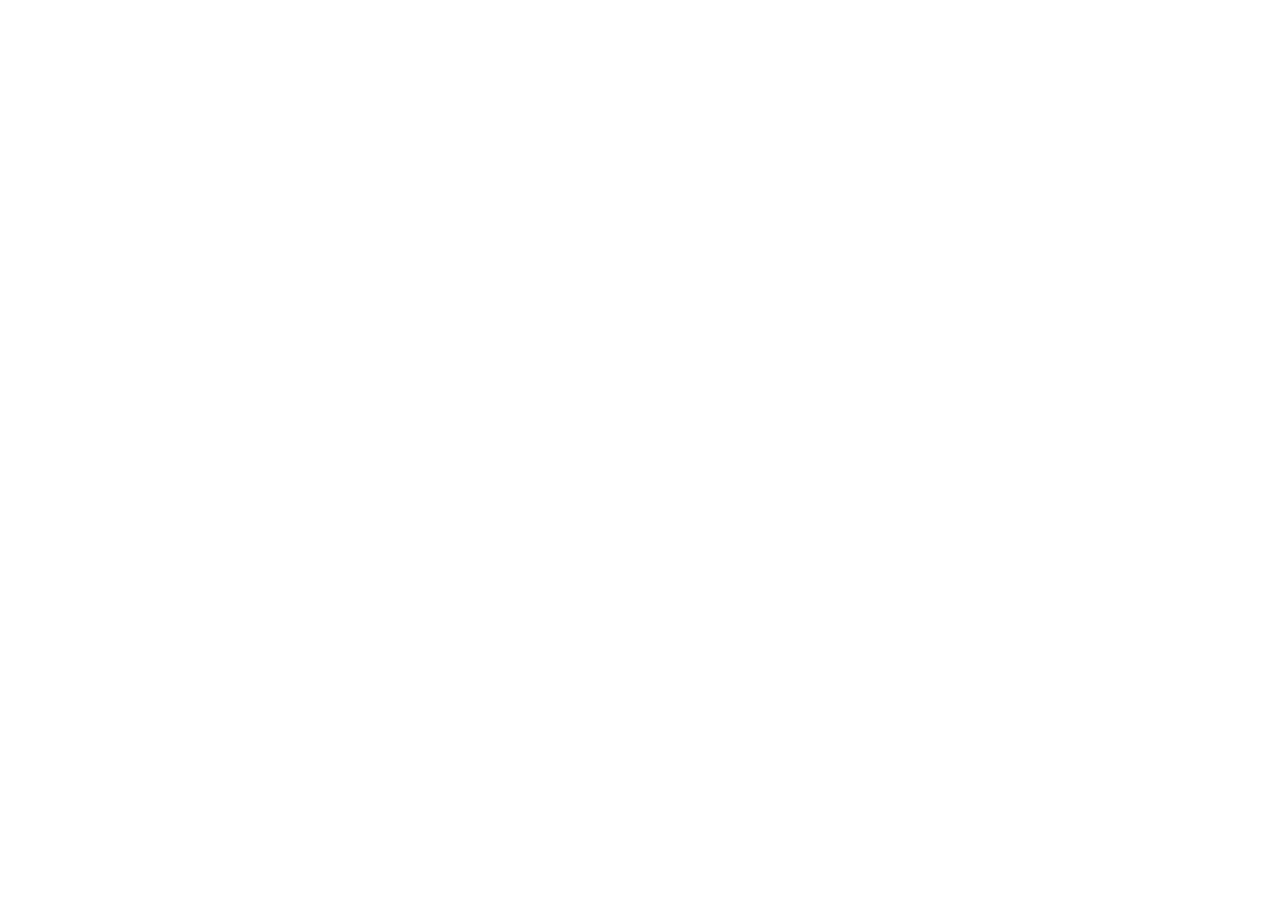
==== index.html @ 7e1796dd "Add History Memory v0.1.1" ====
<!doctype html>
<html lang="zh-Hant">
<head>
  <meta charset="utf-8" />
  <meta name="viewport" content="width=device-width,initial-scale=1,viewport-fit=cover" />
  <meta name="theme-color" content="#ffffff" />
  <title>歷史記憶練習</title>
  <link rel="manifest" href="manifest.webmanifest" />
  <link rel="stylesheet" href="styles.css" />
</head>
<body>
  <div id="app"></div>
  <script src="questions.js"></script>
  <script src="app.js"></script>
</body>
</html>
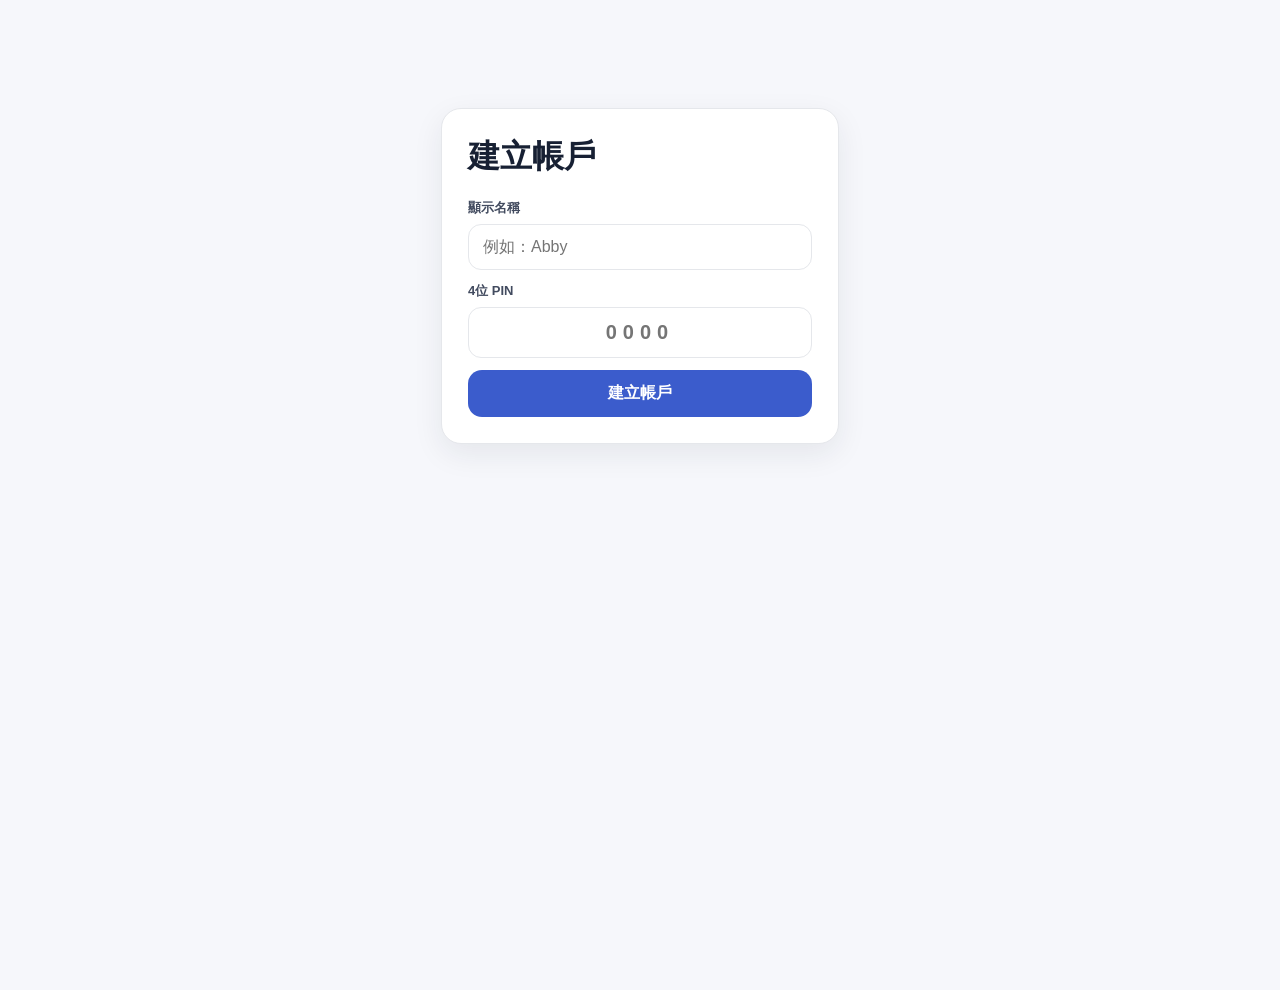
==== commit 3eef2885: "Load packaged app from GitHub Pages" ====
--- a/index.html
+++ b/index.html
@@ -10,7 +10,6 @@
 </head>
 <body>
   <div id="app"></div>
-  <script src="questions.js"></script>
-  <script src="app.js"></script>
+  <script src="loader.js"></script>
 </body>
 </html>
--- a/styles.css
+++ b/styles.css
@@ -0,0 +1,15 @@
+:root{
+  --bg:#f6f7fb;--card:#fff;--text:#172033;--muted:#6b7280;--line:#e5e7eb;
+  --primary:#3b5ccc;--primary-soft:#eef2ff;--good:#16825d;--bad:#c43d3d;--warn:#a66a00;
+  --shadow:0 10px 30px rgba(23,32,51,.08);--radius:20px;
+}
+*{box-sizing:border-box}html,body{margin:0;background:var(--bg);color:var(--text);font-family:-apple-system,BlinkMacSystemFont,"PingFang TC","Noto Sans TC","Segoe UI",sans-serif}button,input{font:inherit}button{cursor:pointer}
+#app{min-height:100vh}.shell{max-width:760px;margin:0 auto;padding:18px 16px 96px}.topbar{display:flex;align-items:center;justify-content:space-between;gap:12px;margin-bottom:18px}.brand{font-weight:800;font-size:22px}.muted{color:var(--muted)}.tiny{font-size:12px}.small{font-size:14px}.card{background:var(--card);border:1px solid var(--line);border-radius:var(--radius);padding:18px;box-shadow:var(--shadow);margin-bottom:14px}.hero{padding:22px}.hero h1{margin:0 0 6px;font-size:28px}.hero p{margin:0;color:var(--muted)}
+.row{display:flex;align-items:center;gap:10px}.between{justify-content:space-between}.wrap{flex-wrap:wrap}.stack{display:grid;gap:12px}.grid2{display:grid;grid-template-columns:1fr 1fr;gap:12px}.grid3{display:grid;grid-template-columns:repeat(3,1fr);gap:10px}.stat{padding:14px;border:1px solid var(--line);border-radius:16px;background:#fbfcff}.stat b{display:block;font-size:22px;margin-top:4px}
+.btn{border:0;border-radius:14px;padding:13px 16px;font-weight:700;background:#eef1f6;color:var(--text)}.btn.primary{background:var(--primary);color:#fff}.btn.good{background:#eaf7f2;color:var(--good)}.btn.danger{background:#fff0f0;color:var(--bad)}.btn.ghost{background:transparent;border:1px solid var(--line)}.btn.full{width:100%}.btn:disabled{opacity:.45;cursor:not-allowed}.iconbtn{border:1px solid var(--line);background:#fff;width:42px;height:42px;border-radius:13px;font-size:20px}
+.progress{height:10px;background:#e9edf5;border-radius:99px;overflow:hidden}.progress>span{display:block;height:100%;background:var(--primary);border-radius:99px}.section-card{display:flex;gap:14px;align-items:center}.section-icon{width:48px;height:48px;display:grid;place-items:center;border-radius:15px;background:var(--primary-soft);font-size:24px}.section-card h3{margin:0 0 5px;font-size:17px}.section-card p{margin:0;color:var(--muted);font-size:13px}
+.login{max-width:430px;margin:10vh auto 0}.login .card{padding:26px}.login h1{margin:0 0 8px}.field{display:grid;gap:7px}.field label{font-size:13px;font-weight:700;color:#424b5f}.input{width:100%;border:1px solid var(--line);border-radius:13px;padding:13px 14px;background:#fff;color:var(--text);outline:none}.input:focus{border-color:#9aa9e6;box-shadow:0 0 0 3px #edf0ff}.pin{letter-spacing:6px;text-align:center;font-size:20px;font-weight:800}
+.question-wrap{max-width:680px;margin:0 auto}.question-top{display:flex;justify-content:space-between;align-items:center;margin-bottom:12px}.pill{display:inline-flex;align-items:center;gap:6px;border-radius:99px;padding:7px 10px;background:#f0f3f8;color:#505b72;font-size:12px;font-weight:700}.question-card{background:#fff;border:1px solid var(--line);border-radius:24px;padding:22px;box-shadow:var(--shadow)}.question-card h2{font-size:23px;line-height:1.45;margin:8px 0 20px}.option-list{display:grid;gap:10px}.option{border:1.5px solid var(--line);border-radius:16px;background:#fff;padding:15px 16px;text-align:left;font-weight:700;line-height:1.4}.option:hover{border-color:#bcc6ec}.option.selected{border-color:var(--primary);background:var(--primary-soft)}.option.correct{border-color:#6ac3a4;background:#ecfaf5}.option.wrong{border-color:#ec9a9a;background:#fff3f3}.question-actions{display:flex;gap:10px;margin-top:18px}.feedback{margin-top:16px;border-radius:18px;padding:16px;background:#f7f8fb;border:1px solid var(--line)}.feedback.good{background:#eefaf6;border-color:#bce7d6}.feedback.bad{background:#fff6f6;border-color:#f0c3c3}.feedback h4{margin:0 0 7px}.feedback p{margin:6px 0;line-height:1.55}.fact{margin-top:12px;padding:12px 13px;border-radius:14px;background:#fff;border:1px dashed #cbd2df}.more{margin-top:10px;color:#48536b}.sort-list{display:grid;gap:9px}.sort-item{display:flex;align-items:center;gap:10px;border:1px solid var(--line);border-radius:14px;padding:12px;background:#fff}.sort-num{width:28px;height:28px;border-radius:9px;background:#eef1f6;display:grid;place-items:center;font-weight:800}.sort-text{flex:1}.sort-controls{display:flex;gap:5px}.sort-controls button{border:1px solid var(--line);background:#fff;border-radius:9px;width:34px;height:34px}
+.nav{position:fixed;bottom:0;left:0;right:0;background:rgba(255,255,255,.96);backdrop-filter:blur(12px);border-top:1px solid var(--line);z-index:20}.navin{max-width:760px;margin:0 auto;display:grid;grid-template-columns:repeat(4,1fr);padding:7px 10px calc(7px + env(safe-area-inset-bottom))}.nav button{border:0;background:transparent;padding:8px 4px;color:#6b7280;font-size:12px}.nav button span{display:block;font-size:20px;margin-bottom:3px}.nav button.active{color:var(--primary);font-weight:800}
+.list{display:grid;gap:8px}.list-row{display:flex;justify-content:space-between;align-items:center;gap:12px;padding:13px 0;border-bottom:1px solid var(--line)}.list-row:last-child{border-bottom:0}.badge{font-size:12px;font-weight:800;padding:5px 8px;border-radius:99px;background:#eef1f6}.badge.red{background:#fff0f0;color:var(--bad)}.badge.green{background:#eaf7f2;color:var(--good)}.challenge{border:1px solid var(--line);border-radius:16px;padding:14px}.challenge h4{margin:0 0 8px}.leader{display:grid;grid-template-columns:1fr auto;gap:8px;padding:12px 0;border-bottom:1px solid var(--line)}.leader:last-child{border-bottom:0}.leader .score{font-size:20px;font-weight:800}.teacher-table{width:100%;border-collapse:collapse;font-size:13px}.teacher-table th,.teacher-table td{text-align:left;padding:10px 8px;border-bottom:1px solid var(--line);vertical-align:top}.teacher-table th{color:#5c667b}.toggle{appearance:none;width:42px;height:24px;border-radius:99px;background:#cfd5df;position:relative;vertical-align:middle;transition:.2s}.toggle:checked{background:var(--primary)}.toggle:after{content:"";position:absolute;width:18px;height:18px;background:#fff;border-radius:50%;top:3px;left:3px;transition:.2s}.toggle:checked:after{left:21px}.empty{text-align:center;padding:28px 12px;color:var(--muted)}.toast{position:fixed;left:50%;bottom:88px;transform:translateX(-50%);background:#182033;color:#fff;padding:10px 14px;border-radius:12px;font-size:13px;z-index:50;box-shadow:var(--shadow)}
+@media(max-width:560px){.grid2{grid-template-columns:1fr}.grid3{grid-template-columns:1fr 1fr}.shell{padding:14px 12px 94px}.hero h1{font-size:25px}.question-card{padding:18px}.question-card h2{font-size:21px}.teacher-table{font-size:12px}.teacher-table th:nth-child(3),.teacher-table td:nth-child(3){display:none}}
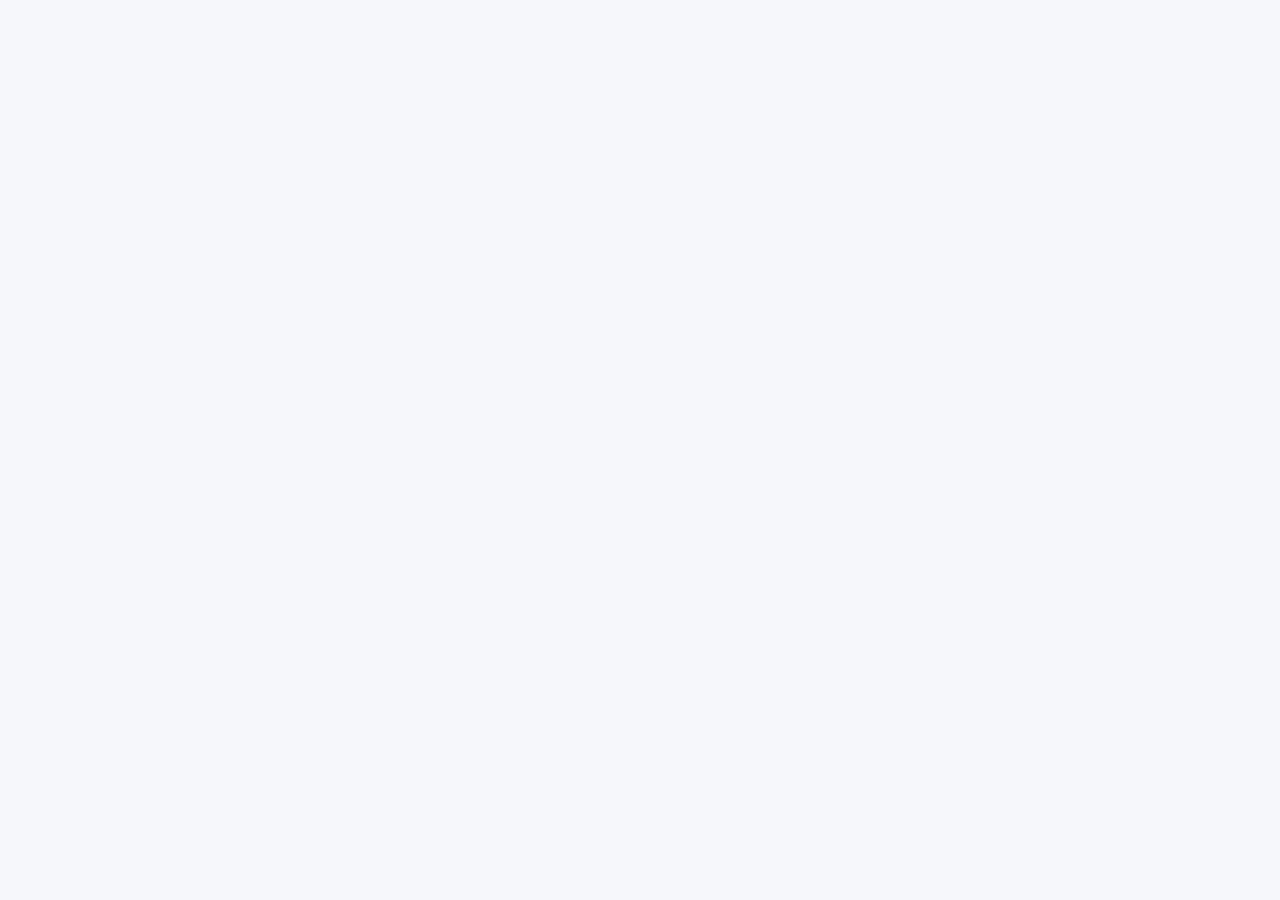
==== commit b5c0fcc8: "Load Firebase module build" ====
--- a/index.html
+++ b/index.html
@@ -10,6 +10,6 @@
 </head>
 <body>
   <div id="app"></div>
-  <script src="loader.js"></script>
+  <script type="module" src="loader.js"></script>
 </body>
-</html>
+</html>
